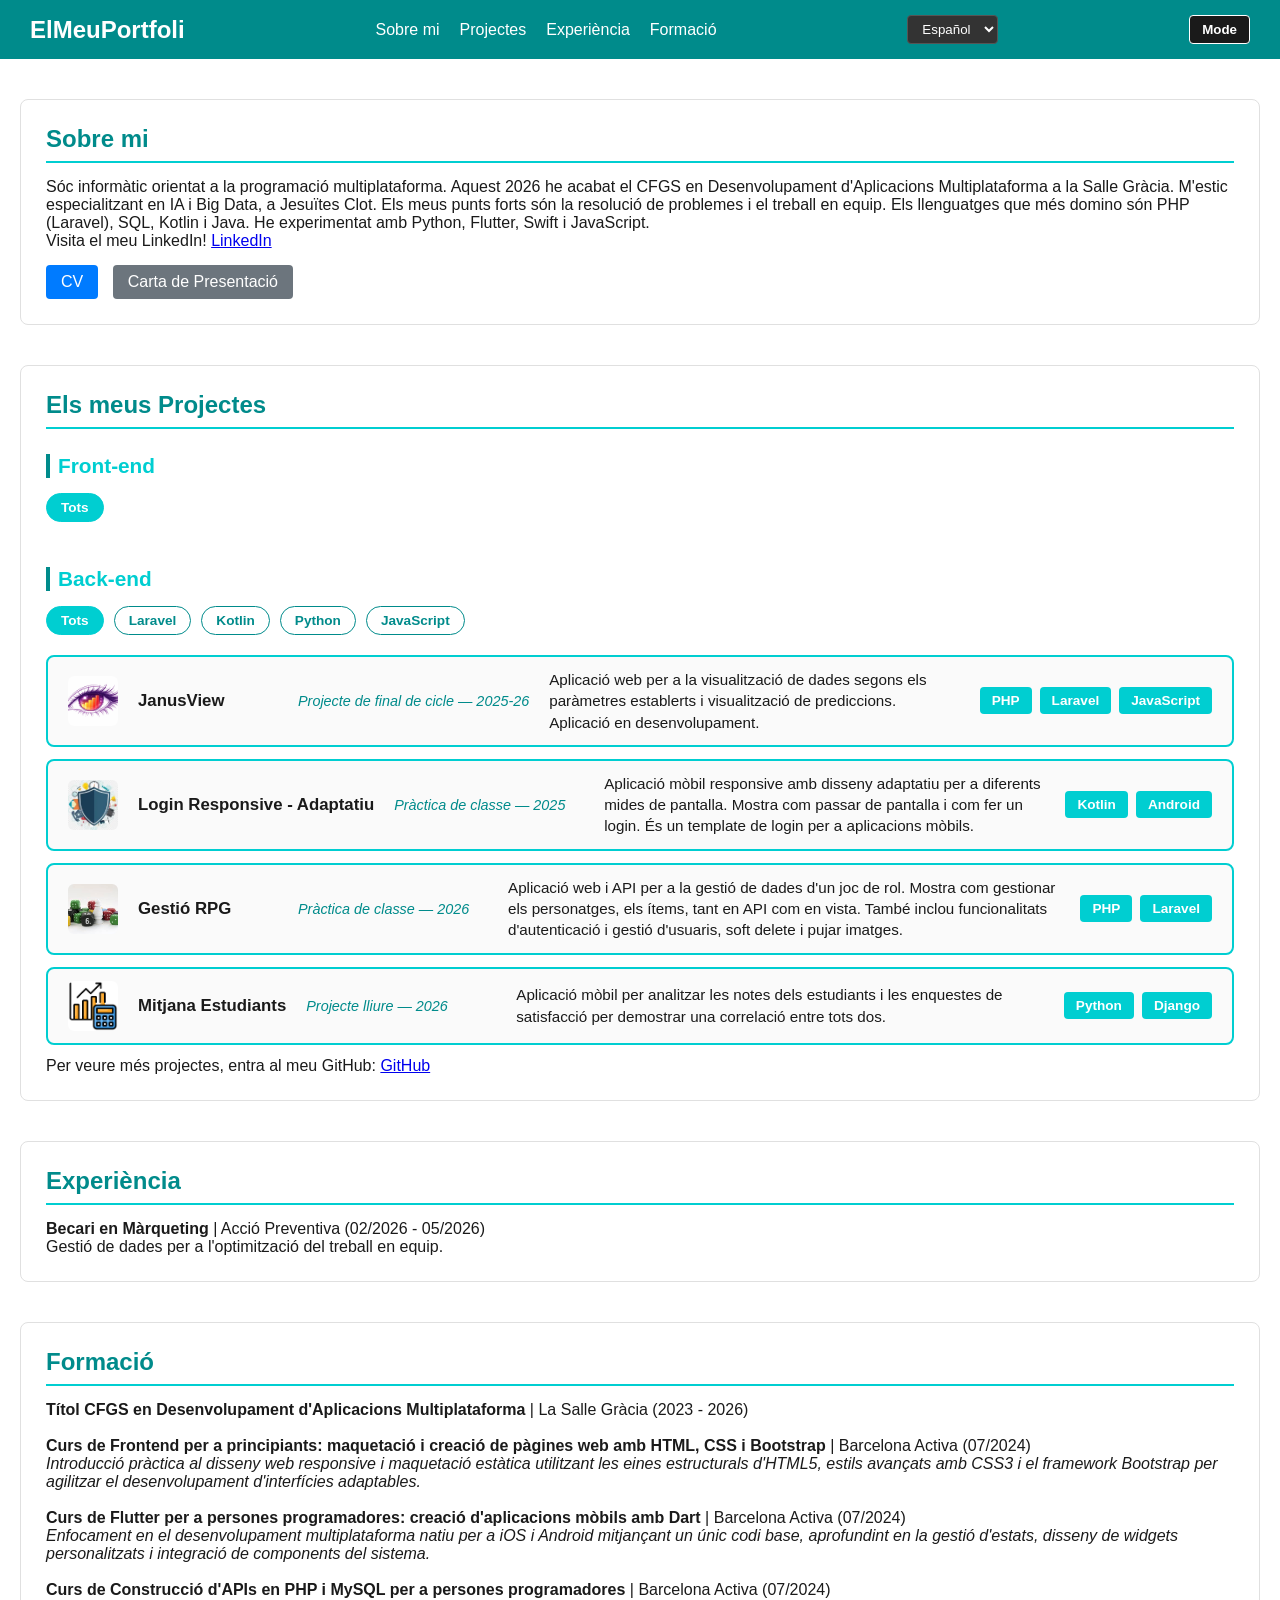
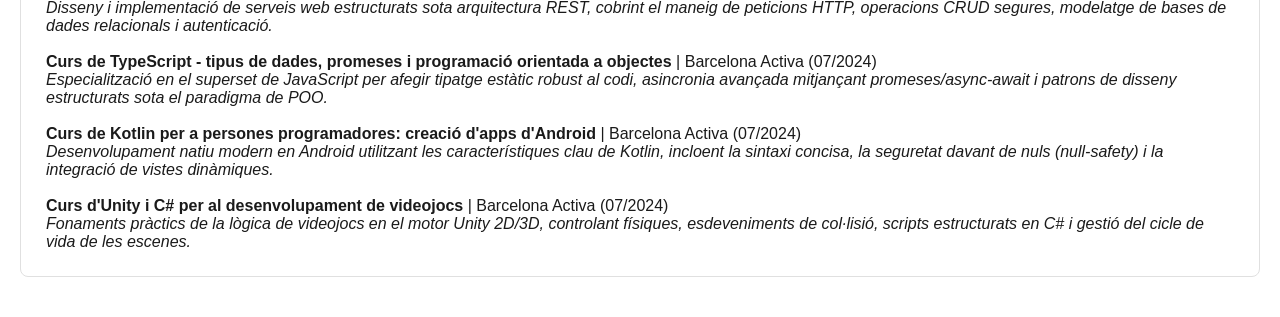
==== index-ca.html @ 3975342a "feat Multilenguas" ====
<!DOCTYPE html>
<html lang="ca">
<head>
    <meta charset="UTF-8">
    <meta name="viewport" content="width=device-width, initial-scale=1.0">
    <title>El meu Portfoli Professional</title>
    <link rel="stylesheet" href="style.css">
</head>
<body>

    <header class="main-header">
        <div class="logo">ElMeuPortfoli</div>
        <nav class="nav-links">
            <a href="#info">Sobre mi</a>
            <a href="#proyectos">Projectes</a>
            <a href="#experiencia">Experiència</a>
            <a href="#formacion">Formació</a>
        </nav>
        <div class="idioma-selector">
            <select id="select-idioma" onchange="cambiarIdioma(this.value)">
                <option value="index-es.html">Español</option>
                <option value="index-en.html">English</option>
                <option value="index-ca.html">Català</option>
            </select>
        </div>
        <button id="boton-color">Mode</button>
    </header>

    <main class="main-content">

        <section id="info" class="section-info">
            <h2>Sobre mi</h2>
            <p>Sóc informàtic orientat a la programació multiplataforma. Aquest 2026 he acabat el CFGS en Desenvolupament d'Aplicacions Multiplataforma a la Salle Gràcia. M'estic especialitzant en IA i Big Data, a Jesuïtes Clot. Els meus punts forts són la resolució de problemes i el treball en equip. Els llenguatges que més domino són PHP (Laravel), SQL, Kotlin i Java. He experimentat amb Python, Flutter, Swift i JavaScript.</p>
            <p>Visita el meu LinkedIn! <a href="https://www.linkedin.com/in/sergi-saravia-2807a3295/" target="_blank">LinkedIn</a></p>
            
            <div class="documentos-links" style="margin-top: 15px;">
                <a href="cv-developer-catalan.pdf" target="_blank" class="btn-doc" style="margin-right: 10px; padding: 8px 15px; background-color: #007bff; color: white; text-decoration: none; border-radius: 4px; display: inline-block;">CV</a>
                <a href="Carta de presentació Catalán.pdf" target="_blank" class="btn-doc" style="padding: 8px 15px; background-color: #6c757d; color: white; text-decoration: none; border-radius: 4px; display: inline-block;">Carta de Presentació</a>
            </div>
        </section>

        <section id="proyectos" class="section-proyectos">
            <h2>Els meus Projectes</h2>
            
            <div class="proyectos-subseccion">
                <h3>Front-end</h3>
                <div class="menu-lenguajes">
                    <button class="btn-filtro active" data-tech="todos">Tots</button>
                </div>
                <div class="proyectos-container">
                    </div>
            </div>

            <div class="proyectos-subseccion">
                <h3>Back-end</h3>
                <div class="menu-lenguajes">
                    <button class="btn-filtro active" data-tech="todos">Tots</button>
                    <button class="btn-filtro" data-tech="laravel">Laravel</button>
                    <button class="btn-filtro" data-tech="kotlin">Kotlin</button>
                    <button class="btn-filtro" data-tech="python">Python</button>
                    <button class="btn-filtro" data-tech="javascript">JavaScript</button>
                </div>
                <div class="proyectos-container">
    
                    <div class="proyecto-row" data-tags="laravel javascript">
                        <img src="logo_j.png" alt="JanusView" class="proyecto-img">
                        <span class="proyecto-name">JanusView</span>
                        <span class="proyecto-ambito">Projecte de final de cicle — 2025-26</span>
                        <p class="proyecto-desc">Aplicació web per a la visualització de dades segons els paràmetres establerts i visualització de prediccions. Aplicació en desenvolupament.</p>
                        <div class="proyecto-tech-group">
                            <span class="proyecto-tech">PHP</span>
                            <span class="proyecto-tech">Laravel</span>
                            <span class="proyecto-tech">JavaScript</span>
                        </div>
                    </div>

                    <div class="proyecto-row" data-tags="kotlin">
                        <img src="logo_k.png" alt="Login Responsive" class="proyecto-img">
                        <span class="proyecto-name">Login Responsive - Adaptatiu</span>
                        <span class="proyecto-ambito">Pràctica de classe — 2025</span>
                        <p class="proyecto-desc">Aplicació mòbil responsive amb disseny adaptatiu per a diferents mides de pantalla. Mostra com passar de pantalla i com fer un login. És un template de login per a aplicacions mòbils.</p>
                        <div class="proyecto-tech-group">
                            <span class="proyecto-tech">Kotlin</span>
                            <span class="proyecto-tech">Android</span>
                        </div>
                    </div>

                    <div class="proyecto-row" data-tags="laravel">
                        <img src="logo_r.png" alt="Gestion RPG" class="proyecto-img">
                        <span class="proyecto-name">Gestió RPG</span>
                        <span class="proyecto-ambito">Pràctica de classe — 2026</span>
                        <p class="proyecto-desc">Aplicació web i API per a la gestió de dades d'un joc de rol. Mostra com gestionar els personatges, els ítems, tant en API com en vista. També inclou funcionalitats d'autenticació i gestió d'usuaris, soft delete i pujar imatges.</p>
                        <div class="proyecto-tech-group">
                            <span class="proyecto-tech">PHP</span>
                            <span class="proyecto-tech">Laravel</span>
                        </div>
                    </div>

                    <div class="proyecto-row" data-tags="python">
                        <img src="logo_c.png" alt="Mitjana Estudiants" class="proyecto-img">
                        <span class="proyecto-name">Mitjana Estudiants</span>
                        <span class="proyecto-ambito">Projecte lliure — 2026</span>
                        <p class="proyecto-desc">Aplicació mòbil per analitzar les notes dels estudiants i les enquestes de satisfacció per demostrar una correlació entre tots dos.</p>
                        <div class="proyecto-tech-group">
                            <span class="proyecto-tech">Python</span>
                            <span class="proyecto-tech">Django</span>
                        </div>
                    </div>

                    <p>Per veure més projectes, entra al meu GitHub: <a href="https://github.com/AuraTurqesa" target="_blank">GitHub</a></p>
                </div>
            </div>

        </section>

        <section id="experiencia" class="section-experiencia">
            <h2>Experiència</h2>
            <p><strong>Becari en Màrqueting</strong> | Acció Preventiva (02/2026 - 05/2026)</p>
            <p>Gestió de dades per a l'optimització del treball en equip.</p>
        </section>

        <section id="formacion" class="section-formacion">
            <h2>Formació</h2>
            <p><strong>Títol CFGS en Desenvolupament d'Aplicacions Multiplataforma</strong> | La Salle Gràcia (2023 - 2026)</p>
            
            <br>
            
            <p><strong>Curs de Frontend per a principiants: maquetació i creació de pàgines web amb HTML, CSS i Bootstrap</strong> | Barcelona Activa (07/2024)</p>
            <p><em>Introducció pràctica al disseny web responsive i maquetació estàtica utilitzant les eines estructurals d'HTML5, estils avançats amb CSS3 i el framework Bootstrap per agilitzar el desenvolupament d'interfícies adaptables.</em></p>
            
            <br>
            
            <p><strong>Curs de Flutter per a persones programadores: creació d'aplicacions mòbils amb Dart</strong> | Barcelona Activa (07/2024)</p>
            <p><em>Enfocament en el desenvolupament multiplataforma natiu per a iOS i Android mitjançant un únic codi base, aprofundint en la gestió d'estats, disseny de widgets personalitzats i integració de components del sistema.</em></p>
            
            <br>
            
            <p><strong>Curs de Construcció d'APIs en PHP i MySQL per a persones programadores</strong> | Barcelona Activa (07/2024)</p>
            <p><em>Disseny i implementació de serveis web estructurats sota arquitectura REST, cobrint el maneig de peticions HTTP, operacions CRUD segures, modelatge de bases de dades relacionals i autenticació.</em></p>
            
            <br>
            
            <p><strong>Curs de TypeScript - tipus de dades, promeses i programació orientada a objectes</strong> | Barcelona Activa (07/2024)</p>
            <p><em>Especialització en el superset de JavaScript per afegir tipatge estàtic robust al codi, asincronia avançada mitjançant promeses/async-await i patrons de disseny estructurats sota el paradigma de POO.</em></p>
            
            <br>
            
            <p><strong>Curs de Kotlin per a persones programadores: creació d'apps d'Android</strong> | Barcelona Activa (07/2024)</p>
            <p><em>Desenvolupament natiu modern en Android utilitzant les característiques clau de Kotlin, incloent la sintaxi concisa, la seguretat davant de nuls (null-safety) i la integració de vistes dinàmiques.</em></p>
            
            <br>
            
            <p><strong>Curs d'Unity i C# per al desenvolupament de videojocs</strong> | Barcelona Activa (07/2024)</p>
            <p><em>Fonaments pràctics de la lògica de videojocs en el motor Unity 2D/3D, controlant físiques, esdeveniments de col·lisió, scripts estructurats en C# i gestió del cicle de vida de les escenes.</em></p>
        </section>

    </main>

    <script src="script.js"></script>
</body>
</html>
---- style.css ----
/* ==========================================
   1. RESET GENERAL Y CONFIGURACIÓN BASE
   ========================================== */
* {
    box-sizing: border-box;
    margin: 0;
    padding: 0;
}

body {
    font-family: 'Segoe UI', Tahoma, Geneva, Verdana, sans-serif;
    background-color: #ffffff;
    color: #1a1a1a;
    display: flex;
    flex-direction: column;
    min-height: 100vh;
    transition: background-color 0.3s ease, color 0.3s ease;
}

/* ==========================================
   2. HEADER (NAV BAR FLEXBOX)
   ========================================== */
.main-header {
    background-color: #008b8b;
    color: #ffffff;
    padding: 15px 30px;
    display: flex;
    justify-content: space-between;
    align-items: center;
    position: sticky;
    top: 0;
    z-index: 100;
}

.logo {
    font-size: 1.5rem;
    font-weight: bold;
}

.nav-links {
    display: flex;
    gap: 20px;
}

.nav-links a {
    color: #ffffff;
    text-decoration: none;
    font-weight: 500;
    transition: color 0.2s;
}

.nav-links a:hover {
    color: #00ced1;
}

#boton-color {
    background-color: #1a1a1a;
    color: #ffffff;
    border: 1px solid #ffffff;
    padding: 6px 12px;
    border-radius: 4px;
    cursor: pointer;
    font-weight: bold;
}

/* ==========================================
   3. CONTENEDOR PRINCIPAL Y SECCIONES
   ========================================== */
.main-content {
    display: flex;
    flex-direction: column;
    gap: 40px;
    padding: 40px 20px;
    max-width: 1300px;
    margin: 0 auto;
    width: 100%;
}

section {
    padding: 25px;
    border-radius: 8px;
    border: 1px solid #e0e0e0;
    background-color: #ffffff;
}

h2 {
    color: #008b8b;
    border-bottom: 2px solid #00ced1;
    padding-bottom: 8px;
    margin-bottom: 15px;
}

/* ==========================================
   4. BLOQUE DE PROYECTOS Y SUBSECCIONES
   ========================================== */
.proyectos-subseccion {
    margin-top: 25px;
    display: flex;
    flex-direction: column;
    gap: 15px;
}

.proyectos-subseccion h3 {
    color: #00ced1;
    font-size: 1.3rem;
    padding-left: 8px;
    border-left: 4px solid #008b8b;
}

/* MENÚ DE LENGUAJES (FILTROS SUPERIORES) */
.menu-lenguajes {
    display: flex;
    gap: 10px;
    flex-wrap: wrap;
    margin-bottom: 5px;
}

.btn-filtro {
    background-color: transparent;
    color: #008b8b;
    border: 1px solid #008b8b;
    padding: 6px 14px;
    font-size: 0.85rem;
    border-radius: 20px;
    cursor: pointer;
    font-weight: 600;
    transition: all 0.2s ease;
}

.btn-filtro:hover, .btn-filtro.active {
    background-color: #00ced1;
    color: #ffffff;
    border-color: #00ced1;
}

.proyectos-container {
    display: flex;
    flex-direction: column;
    gap: 12px;
}

/* ==========================================
   5. FILA DE PROYECTO (COMPACTA HACIA LA IZQUIERDA)
   ========================================== */
.proyecto-row {
    display: flex;
    flex-direction: row;
    align-items: center;
    justify-content: flex-start; /* Todo alineado de seguido al inicio */
    gap: 20px;                   /* Distancia fija y controlada entre elementos */
    padding: 12px 20px;
    border: 2px solid #00ced1;
    border-radius: 8px;
    background-color: #fafafa;
    transition: transform 0.2s, background-color 0.3s;
}

.proyecto-row:hover {
    transform: scale(1.005);
    background-color: #f0fdfd;
}

/* ELEMENTOS INTERNOS DE LA FILA */
.proyecto-img {
    width: 50px;
    height: 50px;
    border-radius: 6px;
    object-fit: cover;
    background-color: #e0e0e0; 
    flex-shrink: 0;
}

.proyecto-name {
    font-weight: bold;
    font-size: 1.05rem;
    min-width: 140px; /* Estrechado para pegarse más al borde */
    flex-shrink: 0;
}

.proyecto-ambito {
    color: #008b8b;
    font-style: italic;
    font-size: 0.9rem;
    min-width: 190px; /* Ceñido al ancho real del texto cronológico */
    flex-shrink: 0;
}

.proyecto-desc {
    font-size: 0.95rem;
    line-height: 1.4;
    flex-grow: 1; /* Absorbe el espacio libre para empujar las tecnologías */
    margin: 0;
}

/* GRUPO DE TECNOLOGÍAS ALINEADO A LA DERECHA */
.proyecto-tech-group {
    display: flex;
    gap: 8px;
    margin-left: auto; /* Empuja magnéticamente el grupo hacia el extremo derecho */
    flex-shrink: 0;
}

.proyecto-tech {
    background-color: #00ced1;
    color: #ffffff;
    padding: 6px 12px;
    border-radius: 4px;
    font-size: 0.85rem;
    font-weight: bold;
    white-space: nowrap;
    text-align: center;
}

/* CLASE DE JAVASCRIPT PARA OCULTAR FILAS */
.proyecto-row.oculto {
    display: none !important;
}

/* ==========================================
   6. CONFIGURACIÓN DEL MODO OSCURO
   ========================================== */
body.modo-oscuro {
    background-color: #121212;
    color: #ffffff;
}

body.modo-oscuro section {
    background-color: #1e1e1e;
    border-color: #333333;
}

body.modo-oscuro .proyecto-row {
    background-color: #252525;
    border-color: #00ced1;
}

body.modo-oscuro .proyecto-row:hover {
    background-color: #2d2d2d;
}

body.modo-oscuro .proyecto-ambito {
    color: #00ced1;
}

body.modo-oscuro #boton-color {
    background-color: #ffffff;
    color: #1a1a1a;
}

body.modo-oscuro .btn-filtro {
    color: #00ced1;
    border-color: #00ced1;
}

body.modo-oscuro .btn-filtro:hover, body.modo-oscuro .btn-filtro.active {
    background-color: #00ced1;
    color: #121212;
}

/* ==========================================
   7. CONFIGURACIÓN DEL CAMBIO DE IDIOMA
   ========================================== */
.idioma-selector select {
    background-color: #333;
    color: #fff;
    border: 1px solid #555;
    padding: 5px 10px;
    border-radius: 4px;
    cursor: pointer;
    font-family: inherit;
}

.idioma-selector select:focus {
    outline: none;
    border-color: #007bff;
}
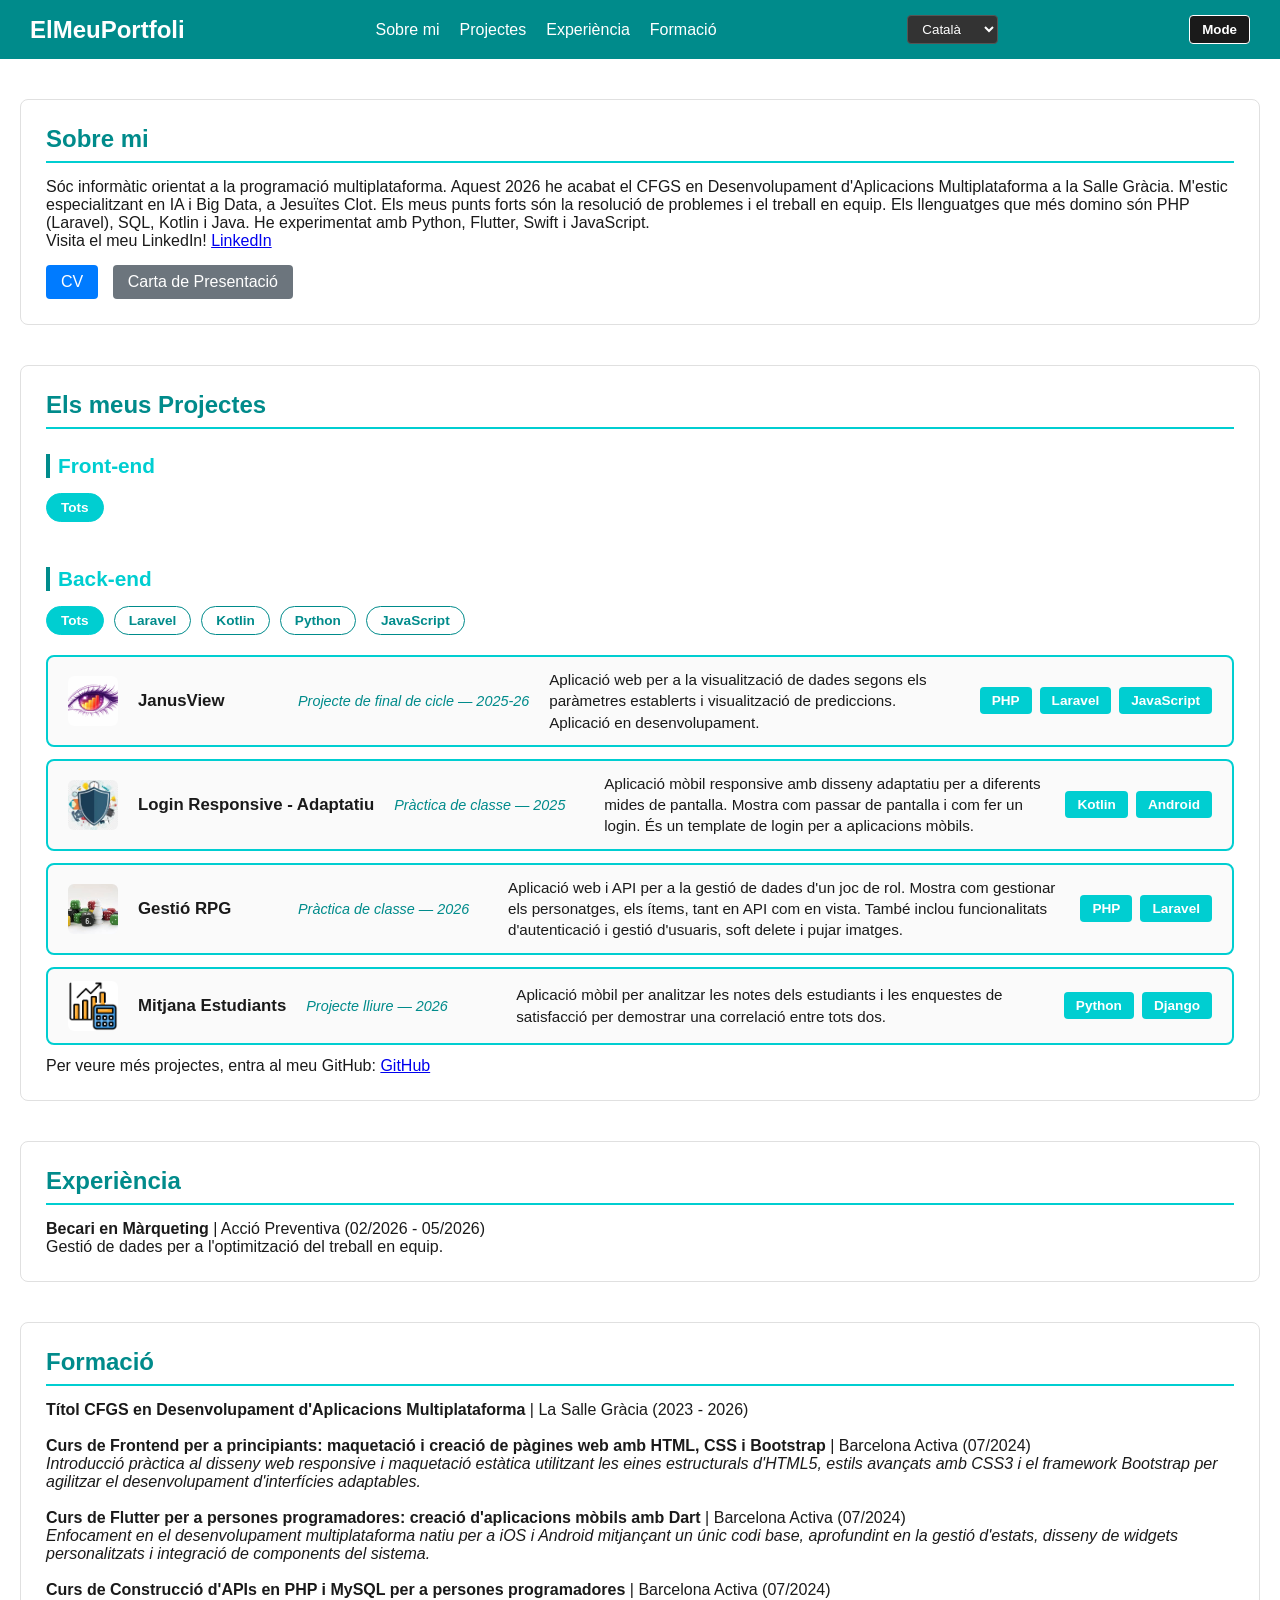
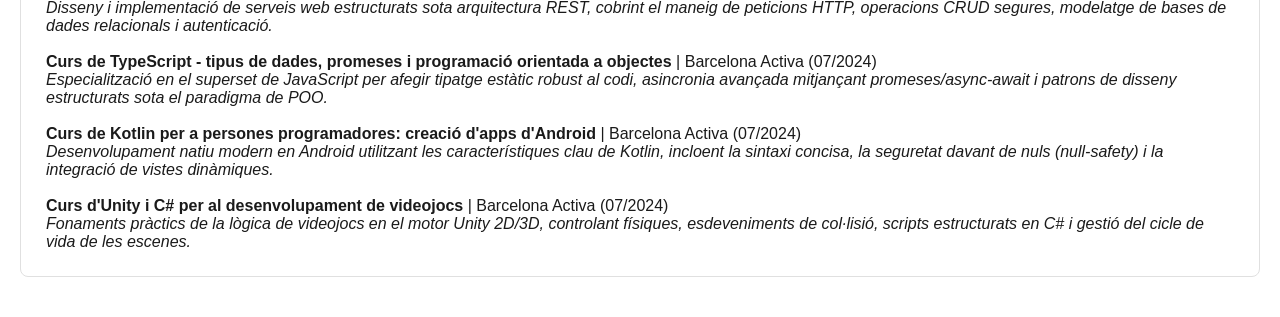
==== commit 36124de2: "fix Cambio de CVs y cartas de presentacion" ====
--- a/index-ca.html
+++ b/index-ca.html
@@ -18,9 +18,9 @@
         </nav>
         <div class="idioma-selector">
             <select id="select-idioma" onchange="cambiarIdioma(this.value)">
+                <option value="index-ca.html" selected>Català</option>
                 <option value="index-es.html">Español</option>
                 <option value="index-en.html">English</option>
-                <option value="index-ca.html">Català</option>
             </select>
         </div>
         <button id="boton-color">Mode</button>
@@ -31,7 +31,7 @@
         <section id="info" class="section-info">
             <h2>Sobre mi</h2>
             <p>Sóc informàtic orientat a la programació multiplataforma. Aquest 2026 he acabat el CFGS en Desenvolupament d'Aplicacions Multiplataforma a la Salle Gràcia. M'estic especialitzant en IA i Big Data, a Jesuïtes Clot. Els meus punts forts són la resolució de problemes i el treball en equip. Els llenguatges que més domino són PHP (Laravel), SQL, Kotlin i Java. He experimentat amb Python, Flutter, Swift i JavaScript.</p>
-            <p>Visita el meu LinkedIn! <a href="https://www.linkedin.com/in/sergi-saravia-2807a3295/" target="_blank">LinkedIn</a></p>
+            <p>Visita el meu LinkedIn! <a href="https://www.linkedin.com/in/sergi-saravia-terricabras-4427862b4/" target="_blank">LinkedIn</a></p>
             
             <div class="documentos-links" style="margin-top: 15px;">
                 <a href="cv-developer-catalan.pdf" target="_blank" class="btn-doc" style="margin-right: 10px; padding: 8px 15px; background-color: #007bff; color: white; text-decoration: none; border-radius: 4px; display: inline-block;">CV</a>
